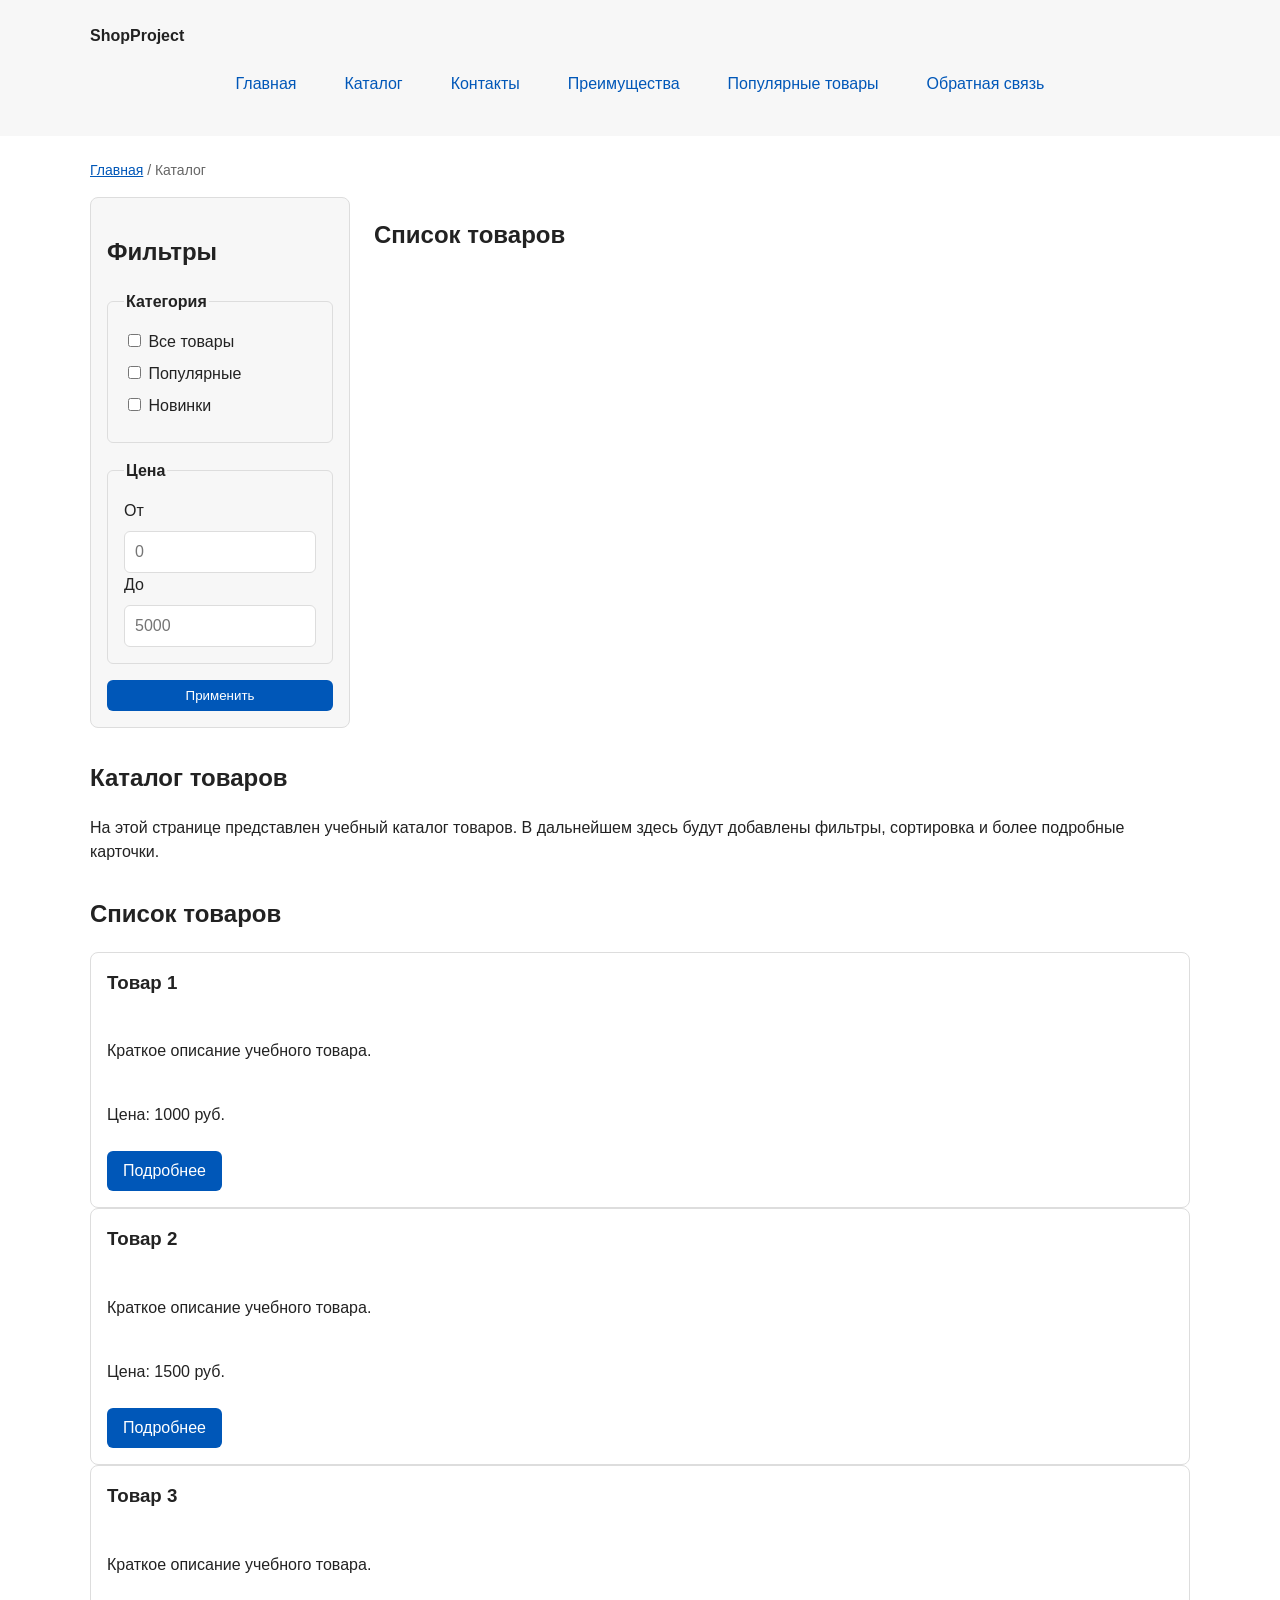
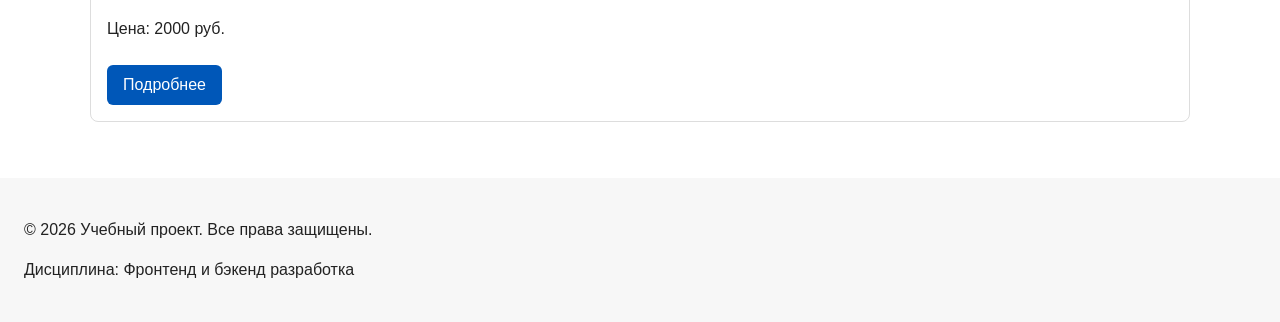
==== catalog.html @ 01cae904 "feat: add flex navigation and grid catalog layout" ====
<!DOCTYPE html>
<html lang="ru">
<head>
  <meta charset="UTF-8">
  <meta name="viewport" content="width=device-width, initial-scale=1.0">
  <meta name="description" content="Каталог товаров учебного интернет-магазина.">
  <title>Каталог товаров — Учебный интернет-магазин</title>
  <link rel="stylesheet" href="css/style.css">
</head>
<body>
  <header>
    <div class="site-header">
      <a class="site-logo" href="index.html">ShopProject</a>

      <nav class="site-nav" aria-label="Основная навигация">
        <ul class="site-nav__list">
          <li><a href="index.html">Главная</a></li>
          <li><a href="catalog.html">Каталог</a></li>
          <li><a href="contacts.html">Контакты</a></li>
          <li><a href="index.html#advantages">Преимущества</a></li>
          <li><a href="index.html#popular">Популярные товары</a></li>
          <li><a href="index.html#contacts">Обратная связь</a></li>
        </ul>
      </nav>
    </div>
  </header>

  <main>
    <nav class="breadcrumbs" aria-label="Хлебные крошки">
      <a href="index.html">Главная</a>
      <span>Каталог</span>
    </nav>

<section class="catalog-layout">
    <aside class="catalog-filters">
            <h2>Фильтры</h2>

            <form class="filters-form" action="#" method="get">
            <fieldset>
                <legend>Категория</legend>

                <label>
                <input type="checkbox" name="category" value="all">
                    Все товары
                </label>

        <label>
          <input type="checkbox" name="category" value="popular">
          Популярные
        </label>

                <label>
                <input type="checkbox" name="category" value="new">
                Новинки
                </label>
            </fieldset>

            <fieldset>
                <legend>Цена</legend>

                <label for="price-from">От</label>
                <input id="price-from" name="price-from" type="number" min="0" placeholder="0">

                <label for="price-to">До</label>
                <input id="price-to" name="price-to" type="number" min="0" placeholder="5000">
            </fieldset>

            <button class="button" type="submit">Применить</button>
            </form>
        </aside>

        <section class="catalog-products">
            <h2>Список товаров</h2>

            <div class="products-grid">
            <!-- Карточки товаров -->
            </div>
        </section>
    </section>


    <section class="section">
      <h1>Каталог товаров</h1>
      <p>
        На этой странице представлен учебный каталог товаров.
        В дальнейшем здесь будут добавлены фильтры, сортировка и более
        подробные карточки.
      </p>
    </section>

    <section class="section">
      <h2>Список товаров</h2>

      <article class="product-card">
        <h3>Товар 1</h3>
        <p>Краткое описание учебного товара.</p>
        <p>Цена: 1000 руб.</p>
        <a class="button" href="index.html#popular">Подробнее</a>
      </article>

      <article class="product-card">
        <h3>Товар 2</h3>
        <p>Краткое описание учебного товара.</p>
        <p>Цена: 1500 руб.</p>
        <a class="button" href="index.html#popular">Подробнее</a>
      </article>

      <article class="product-card">
        <h3>Товар 3</h3>
        <p>Краткое описание учебного товара.</p>
        <p>Цена: 2000 руб.</p>
        <a class="button" href="index.html#popular">Подробнее</a>
      </article>
    </section>
  </main>

  <footer>
    <p>&copy; 2026 Учебный проект. Все права защищены.</p>
    <p>Дисциплина: Фронтенд и бэкенд разработка</p>
  </footer>
</body>
</html>
---- css/style.css ----
/* ===============================
   1. Переменные проекта
   =============================== */

:root {
  /* Основные цвета проекта */
  --color-bg: #ffffff;
  --color-text: #222222;
  --color-muted: #666666;
  --color-primary: #0057b8;
  --color-primary-dark: #003f86;
  --color-border: #dddddd;
  --color-surface: #f7f7f7;
  --color-surface-accent: #eef5ff;
  --color-danger: #b00020;
  --color-success: #168a2f;
  --color-success-bg: #eefaf0;
  --color-white: #ffffff;

  /* Отступы */
  --space-xs: 4px;
  --space-sm: 8px;
  --space-md: 16px;
  --space-lg: 24px;
  --space-xl: 32px;

  /* Скругления */
  --radius-sm: 6px;
  --radius-md: 8px;
  --radius-lg: 12px;

  /* Размеры */
  --container-width: 1100px;
}



/* ===============================
   2. Базовые стили
   =============================== */

* {
  box-sizing: border-box;
}

body {
  margin: 0;
  font-family: Arial, sans-serif;
  line-height: 1.5;
  color: var(--color-text);
  background-color: var(--color-bg);
}


/*
  Задаём внутренние отступы для основных областей страницы.
  Это делает содержимое визуально отделённым от краёв окна браузера.
*/
header,
main,
footer {
  padding: var(--space-lg);
}


/*
  Оформляем шапку страницы.
  Пока используется простой светло-серый фон.
*/
header {
  background-color: var(--color-surface);
}


/* ===============================
   3. Общие элементы интерфейса
   =============================== */

a {
  color: var(--color-primary);
}

a:hover {
  color: var(--color-primary-dark);
}

a:focus-visible {
  outline: 2px solid var(--color-primary);
  outline-offset: 3px;
}


/*
  Оформляем подвал страницы тем же фоном,
  чтобы визуально отделить его от основного содержимого.
*/
footer {
  background-color: var(--color-surface);
}


/*
  Ограничиваем ширину содержимого шапки,
  чтобы оно не растягивалось слишком сильно на широких экранах.
*/
.site-header {
  max-width: 1100px;
  margin: 0 auto;
}

/*
  Оформляем текстовый логотип.
*/
.site-logo {
  font-weight: bold;
  text-decoration: none;
  color: #222222;
}

/*
  Убираем стандартные отступы и маркеры списка навигации.
*/
.site-nav__list {
  display: flex;
  flex-wrap: wrap;
  justify-content: center;
  align-items: center;
  gap: var(--space-md);
  padding: 0;
  margin: var(--space-md) 0 0;
  list-style: none;
}


/*
  Добавляем расстояние между пунктами меню.
*/
.site-nav__list li {
  margin-bottom: 8px;
}

/*
  Оформляем ссылки меню.
*/
.site-nav__list a {
  display: inline-block;
  padding: var(--space-sm) var(--space-md);
  color: var(--color-primary);
  text-decoration: none;
  border-radius: var(--radius-sm);
}

.site-nav__list a:hover {
  color: var(--color-white);
  background-color: var(--color-primary);
}


/* ===============================
   4. Компоненты страницы
   =============================== */

.hero {
  max-width: var(--container-width);
  margin: 0 auto var(--space-xl);
  padding: var(--space-xl) var(--space-lg);
  background-color: var(--color-surface-accent);
  border-radius: var(--radius-lg);
}

.section {
  max-width: var(--container-width);
  margin: 0 auto var(--space-xl);
}

.section h2 {
  margin-top: 0;
}


/*
  Карточка товара — самостоятельный блок.
  На следующих занятиях карточки будут доработаны и выстроены в сетку.
*/
.product-card {
  display: flex;
  flex-direction: column;
  gap: var(--space-sm);
  margin-bottom: 0;
  padding: var(--space-md);
  border: 1px solid var(--color-border);
  border-radius: var(--radius-md);
  background-color: var(--color-bg);
}

.product-card .button {
  margin-top: auto;
  align-self: flex-start;
}


.product-card:hover {
  border-color: var(--color-primary);
}

.product-card h3 {
  margin-top: 0;
}


/*
  Пока это обычная ссылка, но визуально она оформляется как кнопка.
*/
.button {
  display: inline-block;
  padding: var(--space-sm) var(--space-md);
  color: var(--color-white);
  background-color: var(--color-primary);
  text-decoration: none;
  border: none;
  border-radius: var(--radius-sm);
  cursor: pointer;
}

.button:hover {
  background-color: var(--color-primary-dark);
}

.button:focus-visible {
  outline: 2px solid var(--color-primary);
  outline-offset: 3px;
}

.button:disabled {
  opacity: 0.6;
  cursor: not-allowed;
}


/*
  Дополнительный информационный блок.
*/
.aside-info {
  max-width: var(--container-width);
  margin: 0 auto var(--space-xl);
  padding: var(--space-md);
  border-left: 4px solid var(--color-primary);
  background-color: var(--color-surface);
}



/* ===============================
   5. Форма и модальное окно
   =============================== */

.order-dialog {
  width: min(100% - 32px, 560px);
  padding: var(--space-lg);
  border: none;
  border-radius: var(--radius-lg);
}

.order-dialog::backdrop {
  background-color: rgba(0, 0, 0, 0.5);
}

.form-field {
  margin-bottom: var(--space-md);
}

.form-field label {
  display: block;
  margin-bottom: var(--space-xs);
}

.form-field input,
.form-field select,
.form-field textarea {
  width: 100%;
  padding: 10px 12px;
  border: 1px solid var(--color-border);
  border-radius: var(--radius-sm);
  font: inherit;
}

.form-field input[type="checkbox"] {
  width: auto;
}

.form-field small {
  display: block;
  margin-top: var(--space-xs);
  color: var(--color-muted);
}


.form-field input:hover,
.form-field select:hover,
.form-field textarea:hover {
  border-color: var(--color-primary);
}

.form-field input:focus-visible,
.form-field select:focus-visible,
.form-field textarea:focus-visible,
.form-actions button:focus-visible {
  outline: 2px solid var(--color-primary);
  outline-offset: 3px;
}

[aria-invalid="true"] {
  border-color: var(--color-danger);
}


/*
  Сообщение об успешной отправке.
*/
.success-message {
  max-width: var(--container-width);
  margin: var(--space-lg) auto;
  padding: var(--space-md);
  border-left: 4px solid var(--color-success);
  background-color: var(--color-success-bg);
}

.breadcrumbs {
  max-width: var(--container-width);
  margin: 0 auto var(--space-md);
  font-size: 14px;
  color: var(--color-muted);
}

.breadcrumbs a {
  color: var(--color-primary);
}

.breadcrumbs span::before {
  content: " / ";
  color: var(--color-muted);
}

html {
  scroll-behavior: smooth;
}

:target {
  outline: 2px dashed var(--color-primary);
  outline-offset: 4px;
}

.products-grid {
  display: grid;
  grid-template-columns: repeat(3, 1fr);
  gap: var(--space-lg);
}

.catalog-layout {
  max-width: var(--container-width);
  margin: 0 auto var(--space-xl);
  display: grid;
  grid-template-columns: 260px 1fr;
  grid-template-areas: "filters products";
  gap: var(--space-lg);
}

.catalog-filters {
  grid-area: filters;
  padding: var(--space-md);
  border: 1px solid var(--color-border);
  border-radius: var(--radius-md);
  background-color: var(--color-surface);
}

.catalog-products {
  grid-area: products;
}

.filters-form {
  display: grid;
  gap: var(--space-md);
}

.filters-form fieldset {
  margin: 0;
  padding: var(--space-md);
  border: 1px solid var(--color-border);
  border-radius: var(--radius-sm);
}

.filters-form legend {
  font-weight: 700;
}

.filters-form label {
  display: block;
  margin-bottom: var(--space-sm);
}

.filters-form input[type="number"] {
  width: 100%;
  padding: 8px 10px;
  border: 1px solid var(--color-border);
  border-radius: var(--radius-sm);
  font: inherit;
}
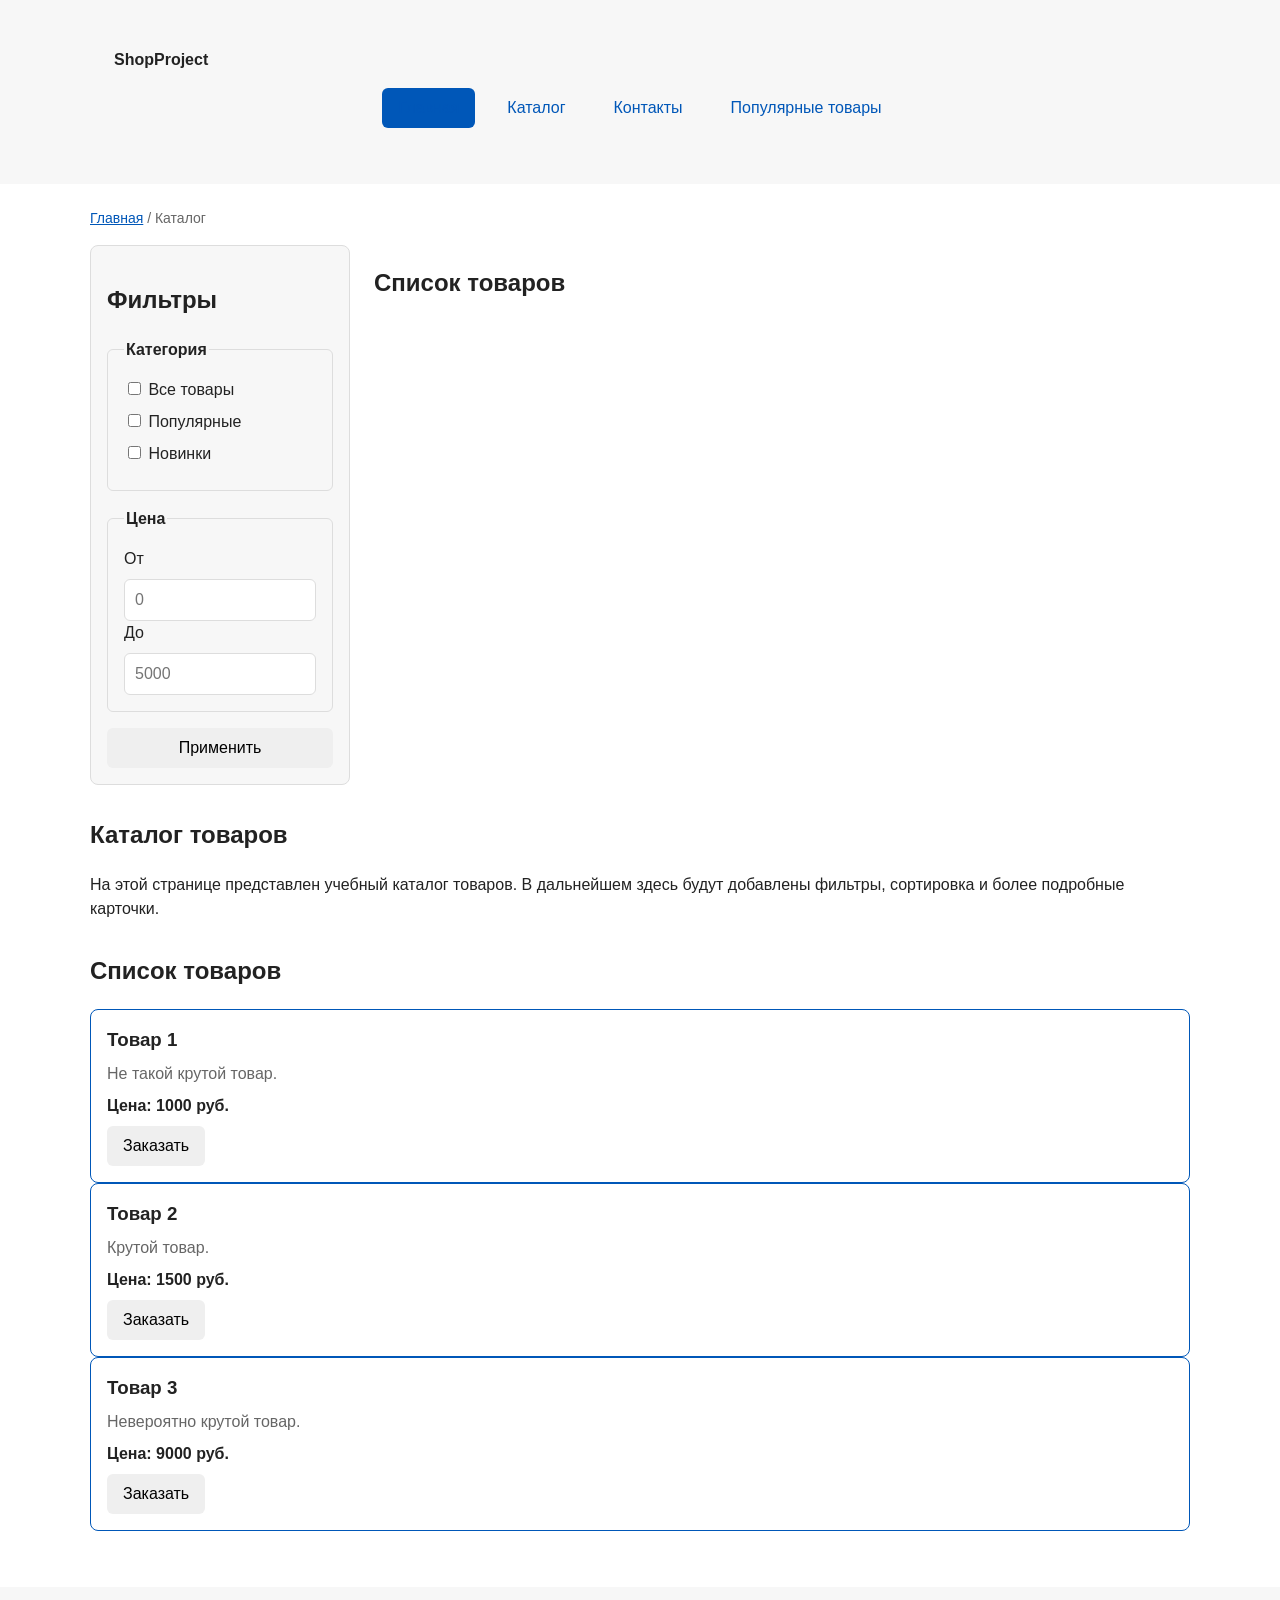
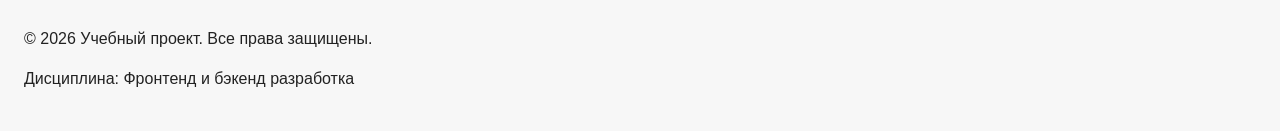
==== commit 09385857: "refactor: apply BEM naming to CSS classes" ====
--- a/catalog.html
+++ b/catalog.html
@@ -8,28 +8,40 @@
   <link rel="stylesheet" href="css/style.css">
 </head>
 <body>
-  <header>
-    <div class="site-header">
-      <a class="site-logo" href="index.html">ShopProject</a>
+  <header class="site-header">
+  <div class="site-header__inner">
+    <a class="site-header__logo" href="index.html">ShopProject</a>
 
-      <nav class="site-nav" aria-label="Основная навигация">
-        <ul class="site-nav__list">
-          <li><a href="index.html">Главная</a></li>
-          <li><a href="catalog.html">Каталог</a></li>
-          <li><a href="contacts.html">Контакты</a></li>
-          <li><a href="index.html#advantages">Преимущества</a></li>
-          <li><a href="index.html#popular">Популярные товары</a></li>
-          <li><a href="index.html#contacts">Обратная связь</a></li>
-        </ul>
-      </nav>
-    </div>
-  </header>
+    <nav class="site-nav" aria-label="Основная навигация">
+      <ul class="site-nav__list">
+        <li class="site-nav__item">
+          <a class="site-nav__link site-nav__link--active" href="index.html">
+            Главная
+          </a>
+        </li>
+        <li class="site-nav__item">
+          <a class="site-nav__link" href="catalog.html">Каталог</a>
+        </li>
+        <li class="site-nav__item">
+          <a class="site-nav__link" href="contacts.html">Контакты</a>
+        </li>
+        <li class="site-nav__item">
+          <a class="site-nav__link" href="index.html#popular">
+            Популярные товары
+          </a>
+        </li>
+      </ul>
+    </nav>
+  </div>
+</header>
+
 
   <main>
     <nav class="breadcrumbs" aria-label="Хлебные крошки">
-      <a href="index.html">Главная</a>
-      <span>Каталог</span>
+      <a class="breadcrumbs__link" href="index.html">Главная</a>
+      <span class="breadcrumbs__current">Каталог</span>
     </nav>
+
 
 <section class="catalog-layout">
     <aside class="catalog-filters">
@@ -91,26 +103,46 @@
     <section class="section">
       <h2>Список товаров</h2>
 
-      <article class="product-card">
-        <h3>Товар 1</h3>
-        <p>Краткое описание учебного товара.</p>
-        <p>Цена: 1000 руб.</p>
-        <a class="button" href="index.html#popular">Подробнее</a>
-      </article>
+      <article class="product-card product-card--featured">
+          <h3 class="product-card__title">Товар 1</h3>
+            <p class="product-card__description">Не такой крутой товар.</p>
+            <p class="product-card__price">Цена: 1000 руб.</p>
+          <button
+          class="button product-card__button"
+          type="button"
+          data-product="Товар 1"
+          >
+            Заказать
+          </button>
+        </article>
 
-      <article class="product-card">
-        <h3>Товар 2</h3>
-        <p>Краткое описание учебного товара.</p>
-        <p>Цена: 1500 руб.</p>
-        <a class="button" href="index.html#popular">Подробнее</a>
-      </article>
 
-      <article class="product-card">
-        <h3>Товар 3</h3>
-        <p>Краткое описание учебного товара.</p>
-        <p>Цена: 2000 руб.</p>
-        <a class="button" href="index.html#popular">Подробнее</a>
-      </article>
+        <article class="product-card product-card--featured">
+          <h3 class="product-card__title">Товар 2</h3>
+          <p class="product-card__description">Крутой товар.</p>
+          <p class="product-card__price">Цена: 1500 руб.</p>
+          <button
+              class="button product-card__button"
+              type="button"
+              data-product="Товар 2"
+              >
+              Заказать
+          </button>
+        </article>
+
+
+        <article class="product-card product-card--featured">
+          <h3 class="product-card__title">Товар 3</h3>
+          <p class="product-card__description">Невероятно крутой товар.</p>
+          <p class="product-card__price">Цена: 9000 руб.</p>
+          <button
+            class="button product-card__button"
+            type="button"
+            data-product="Товар 3"
+          >
+            Заказать
+          </button>
+        </article>
     </section>
   </main>
 
--- a/css/style.css
+++ b/css/style.css
@@ -104,9 +104,21 @@
   чтобы оно не растягивалось слишком сильно на широких экранах.
 */
 .site-header {
-  max-width: 1100px;
+  background-color: var(--color-surface);
+}
+
+.site-header__inner {
+  max-width: var(--container-width);
   margin: 0 auto;
-}
+  padding: var(--space-lg);
+}
+
+.site-header__logo {
+  font-weight: 700;
+  color: var(--color-text);
+  text-decoration: none;
+}
+
 
 /*
   Оформляем текстовый логотип.
@@ -131,6 +143,30 @@
   list-style: none;
 }
 
+.site-nav__link {
+  display: inline-block;
+  padding: var(--space-sm) var(--space-md);
+  color: var(--color-primary);
+  text-decoration: none;
+  border-radius: var(--radius-sm);
+}
+
+.site-nav__link:hover {
+  color: var(--color-white);
+  background-color: var(--color-primary);
+}
+
+.site-nav__link:focus-visible {
+  outline: 2px solid var(--color-primary);
+  outline-offset: 3px;
+}
+
+.site-nav__link--active {
+  color: var(--color-white);
+  background-color: var(--color-primary);
+}
+
+
 
 /*
   Добавляем расстояние между пунктами меню.
@@ -186,44 +222,78 @@
   display: flex;
   flex-direction: column;
   gap: var(--space-sm);
-  margin-bottom: 0;
   padding: var(--space-md);
   border: 1px solid var(--color-border);
   border-radius: var(--radius-md);
   background-color: var(--color-bg);
 }
 
-.product-card .button {
+.product-card:hover {
+  border-color: var(--color-primary);
+}
+
+.product-card--featured {
+  border-color: var(--color-primary);
+}
+
+.product-card--discount {
+  border-color: var(--color-danger);
+}
+
+.product-card__title {
+  margin: 0;
+  color: var(--color-text);
+}
+
+.product-card__description {
+  margin: 0;
+  color: var(--color-muted);
+}
+
+.product-card__price {
+  margin: 0;
+  font-weight: 700;
+}
+
+.product-card--discount .product-card__price {
+  color: var(--color-danger);
+}
+
+.product-card__button {
   margin-top: auto;
   align-self: flex-start;
 }
 
 
-.product-card:hover {
-  border-color: var(--color-primary);
-}
-
-.product-card h3 {
-  margin-top: 0;
-}
-
-
-/*
-  Пока это обычная ссылка, но визуально она оформляется как кнопка.
-*/
+
 .button {
   display: inline-block;
   padding: var(--space-sm) var(--space-md);
+  border: none;
+  border-radius: var(--radius-sm);
+  font: inherit;
+  text-decoration: none;
+  cursor: pointer;
+}
+
+.button--primary {
   color: var(--color-white);
   background-color: var(--color-primary);
-  text-decoration: none;
-  border: none;
-  border-radius: var(--radius-sm);
-  cursor: pointer;
-}
-
-.button:hover {
+}
+
+.button--primary:hover {
   background-color: var(--color-primary-dark);
+}
+
+.button--secondary {
+  color: var(--color-primary);
+  background-color: transparent;
+  border: 1px solid var(--color-primary);
+}
+
+.button--secondary:hover {
+  color: var(--color-white);
+  background-color: var(--color-primary);
 }
 
 .button:focus-visible {
@@ -231,10 +301,12 @@
   outline-offset: 3px;
 }
 
-.button:disabled {
+.button:disabled,
+.button--disabled {
   opacity: 0.6;
   cursor: not-allowed;
 }
+
 
 
 /*
@@ -253,6 +325,44 @@
 /* ===============================
    5. Форма и модальное окно
    =============================== */
+
+.order-form__field {
+  margin-bottom: var(--space-md);
+}
+
+.order-form__label {
+  display: block;
+  margin-bottom: var(--space-xs);
+}
+
+.order-form__input,
+.order-form__select,
+.order-form__textarea {
+  width: 100%;
+  padding: 10px 12px;
+  border: 1px solid var(--color-border);
+  border-radius: var(--radius-sm);
+  font: inherit;
+}
+
+.order-form__input:hover,
+.order-form__select:hover,
+.order-form__textarea:hover {
+  border-color: var(--color-primary);
+}
+
+.order-form__input:focus-visible,
+.order-form__select:focus-visible,
+.order-form__textarea:focus-visible {
+  outline: 2px solid var(--color-primary);
+  outline-offset: 3px;
+}
+
+.order-form__actions {
+  display: flex;
+  gap: var(--space-md);
+  margin-top: var(--space-lg);
+}
 
 .order-dialog {
   width: min(100% - 32px, 560px);
@@ -264,6 +374,12 @@
 .order-dialog::backdrop {
   background-color: rgba(0, 0, 0, 0.5);
 }
+
+.order-dialog__title {
+  margin-top: 0;
+}
+
+
 
 .form-field {
   margin-bottom: var(--space-md);
@@ -332,6 +448,16 @@
   color: var(--color-muted);
 }
 
+.breadcrumbs__link {
+  color: var(--color-primary);
+}
+
+.breadcrumbs__current::before {
+  content: " / ";
+  color: var(--color-muted);
+}
+
+
 .breadcrumbs a {
   color: var(--color-primary);
 }
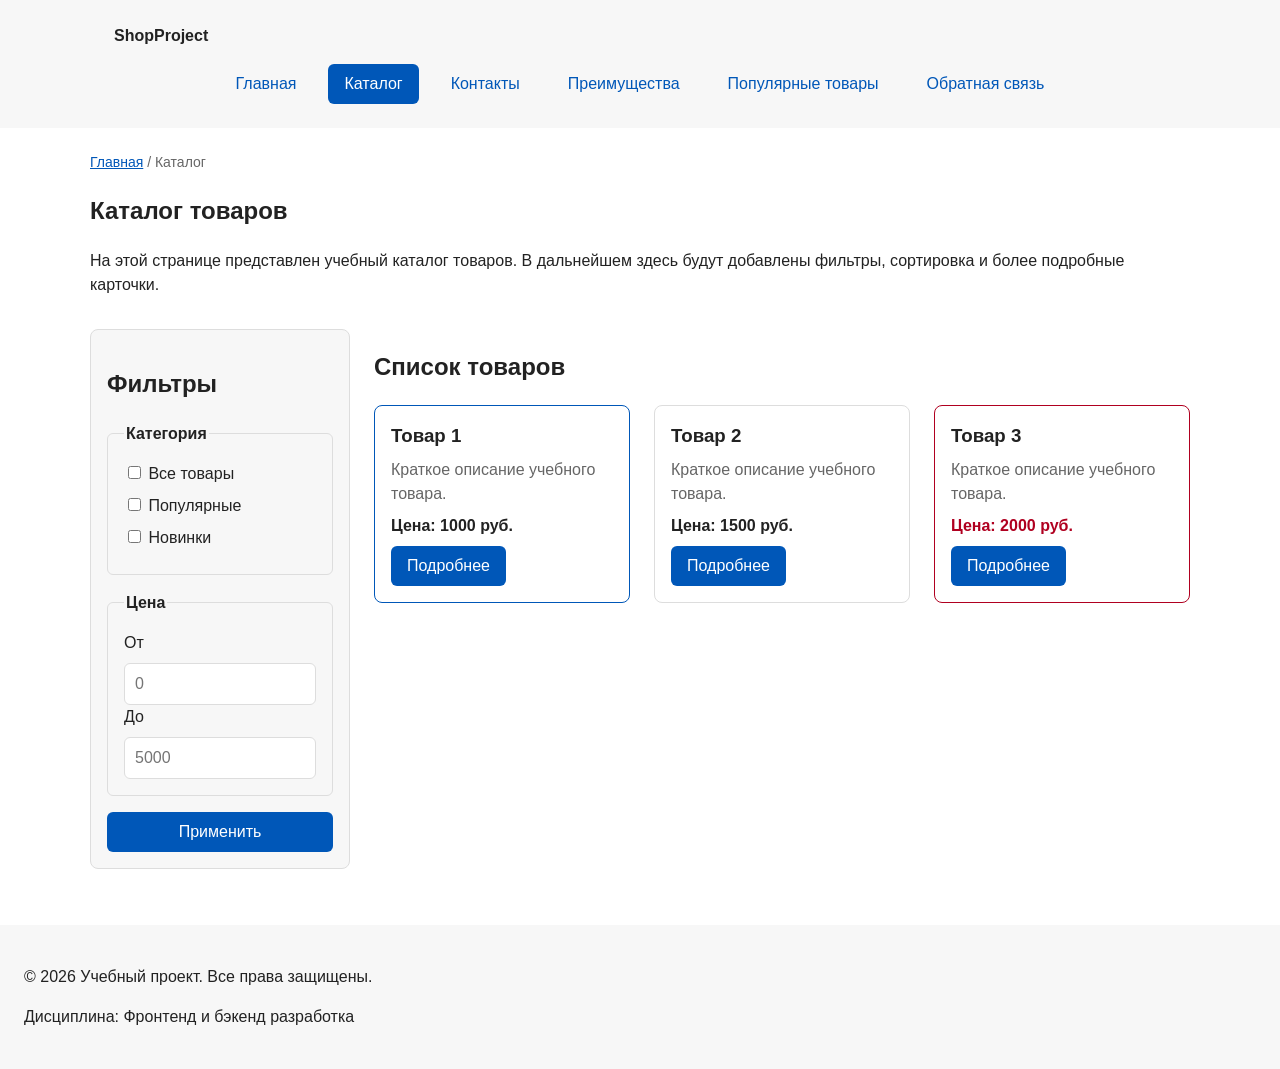
==== commit 162f787a: "refactor: apply BEM naming to CSS classes" ====
--- a/catalog.html
+++ b/catalog.html
@@ -9,87 +9,39 @@
 </head>
 <body>
   <header class="site-header">
-  <div class="site-header__inner">
-    <a class="site-header__logo" href="index.html">ShopProject</a>
+    <div class="site-header__inner">
+      <a class="site-header__logo" href="index.html">ShopProject</a>
 
-    <nav class="site-nav" aria-label="Основная навигация">
-      <ul class="site-nav__list">
-        <li class="site-nav__item">
-          <a class="site-nav__link site-nav__link--active" href="index.html">
-            Главная
-          </a>
-        </li>
-        <li class="site-nav__item">
-          <a class="site-nav__link" href="catalog.html">Каталог</a>
-        </li>
-        <li class="site-nav__item">
-          <a class="site-nav__link" href="contacts.html">Контакты</a>
-        </li>
-        <li class="site-nav__item">
-          <a class="site-nav__link" href="index.html#popular">
-            Популярные товары
-          </a>
-        </li>
-      </ul>
-    </nav>
-  </div>
-</header>
-
+      <nav class="site-nav" aria-label="Основная навигация">
+        <ul class="site-nav__list">
+          <li class="site-nav__item">
+            <a class="site-nav__link" href="index.html">Главная</a>
+          </li>
+          <li class="site-nav__item">
+            <a class="site-nav__link site-nav__link--active" href="catalog.html">Каталог</a>
+          </li>
+          <li class="site-nav__item">
+            <a class="site-nav__link" href="contacts.html">Контакты</a>
+          </li>
+          <li class="site-nav__item">
+            <a class="site-nav__link" href="index.html#advantages">Преимущества</a>
+          </li>
+          <li class="site-nav__item">
+            <a class="site-nav__link" href="index.html#popular">Популярные товары</a>
+          </li>
+          <li class="site-nav__item">
+            <a class="site-nav__link" href="index.html#contacts">Обратная связь</a>
+          </li>
+        </ul>
+      </nav>
+    </div>
+  </header>
 
   <main>
     <nav class="breadcrumbs" aria-label="Хлебные крошки">
       <a class="breadcrumbs__link" href="index.html">Главная</a>
       <span class="breadcrumbs__current">Каталог</span>
     </nav>
-
-
-<section class="catalog-layout">
-    <aside class="catalog-filters">
-            <h2>Фильтры</h2>
-
-            <form class="filters-form" action="#" method="get">
-            <fieldset>
-                <legend>Категория</legend>
-
-                <label>
-                <input type="checkbox" name="category" value="all">
-                    Все товары
-                </label>
-
-        <label>
-          <input type="checkbox" name="category" value="popular">
-          Популярные
-        </label>
-
-                <label>
-                <input type="checkbox" name="category" value="new">
-                Новинки
-                </label>
-            </fieldset>
-
-            <fieldset>
-                <legend>Цена</legend>
-
-                <label for="price-from">От</label>
-                <input id="price-from" name="price-from" type="number" min="0" placeholder="0">
-
-                <label for="price-to">До</label>
-                <input id="price-to" name="price-to" type="number" min="0" placeholder="5000">
-            </fieldset>
-
-            <button class="button" type="submit">Применить</button>
-            </form>
-        </aside>
-
-        <section class="catalog-products">
-            <h2>Список товаров</h2>
-
-            <div class="products-grid">
-            <!-- Карточки товаров -->
-            </div>
-        </section>
-    </section>
-
 
     <section class="section">
       <h1>Каталог товаров</h1>
@@ -100,53 +52,74 @@
       </p>
     </section>
 
-    <section class="section">
-      <h2>Список товаров</h2>
+    <section class="catalog-layout">
+      <aside class="catalog-filters">
+        <h2>Фильтры</h2>
 
-      <article class="product-card product-card--featured">
-          <h3 class="product-card__title">Товар 1</h3>
-            <p class="product-card__description">Не такой крутой товар.</p>
+        <form class="filters-form" action="#" method="get">
+          <fieldset>
+            <legend>Категория</legend>
+
+            <label>
+              <input type="checkbox" name="category" value="all">
+              Все товары
+            </label>
+
+            <label>
+              <input type="checkbox" name="category" value="popular">
+              Популярные
+            </label>
+
+            <label>
+              <input type="checkbox" name="category" value="new">
+              Новинки
+            </label>
+          </fieldset>
+
+          <fieldset>
+            <legend>Цена</legend>
+
+            <label for="price-from">От</label>
+            <input id="price-from" name="price-from" type="number" min="0" placeholder="0">
+
+            <label for="price-to">До</label>
+            <input id="price-to" name="price-to" type="number" min="0" placeholder="5000">
+          </fieldset>
+
+          <button class="button button--primary" type="submit">Применить</button>
+        </form>
+      </aside>
+
+      <section class="catalog-products">
+        <h2>Список товаров</h2>
+
+        <div class="products-grid">
+          <article class="product-card product-card--featured">
+            <h3 class="product-card__title">Товар 1</h3>
+            <p class="product-card__description">Краткое описание учебного товара.</p>
             <p class="product-card__price">Цена: 1000 руб.</p>
-          <button
-          class="button product-card__button"
-          type="button"
-          data-product="Товар 1"
-          >
-            Заказать
-          </button>
-        </article>
+            <a class="button button--primary product-card__button" href="index.html#popular">Подробнее</a>
+          </article>
 
+          <article class="product-card">
+            <h3 class="product-card__title">Товар 2</h3>
+            <p class="product-card__description">Краткое описание учебного товара.</p>
+            <p class="product-card__price">Цена: 1500 руб.</p>
+            <a class="button button--primary product-card__button" href="index.html#popular">Подробнее</a>
+          </article>
 
-        <article class="product-card product-card--featured">
-          <h3 class="product-card__title">Товар 2</h3>
-          <p class="product-card__description">Крутой товар.</p>
-          <p class="product-card__price">Цена: 1500 руб.</p>
-          <button
-              class="button product-card__button"
-              type="button"
-              data-product="Товар 2"
-              >
-              Заказать
-          </button>
-        </article>
-
-
-        <article class="product-card product-card--featured">
-          <h3 class="product-card__title">Товар 3</h3>
-          <p class="product-card__description">Невероятно крутой товар.</p>
-          <p class="product-card__price">Цена: 9000 руб.</p>
-          <button
-            class="button product-card__button"
-            type="button"
-            data-product="Товар 3"
-          >
-            Заказать
-          </button>
-        </article>
+          <article class="product-card product-card--discount">
+            <h3 class="product-card__title">Товар 3</h3>
+            <p class="product-card__description">Краткое описание учебного товара.</p>
+            <p class="product-card__price">Цена: 2000 руб.</p>
+            <a class="button button--primary product-card__button" href="index.html#popular">Подробнее</a>
+          </article>
+        </div>
+      </section>
     </section>
   </main>
 
-  <footer>
+  <footer class="site-footer">
     <p>&copy; 2026 Учебный проект. Все права защищены.</p>
     <p>Дисциплина: Фронтенд и бэкенд разработка</p>
   </footer>
--- a/css/style.css
+++ b/css/style.css
@@ -3,7 +3,6 @@
    =============================== */
 
 :root {
-  /* Основные цвета проекта */
   --color-bg: #ffffff;
   --color-text: #222222;
   --color-muted: #666666;
@@ -17,22 +16,18 @@
   --color-success-bg: #eefaf0;
   --color-white: #ffffff;
 
-  /* Отступы */
   --space-xs: 4px;
   --space-sm: 8px;
   --space-md: 16px;
   --space-lg: 24px;
   --space-xl: 32px;
 
-  /* Скругления */
   --radius-sm: 6px;
   --radius-md: 8px;
   --radius-lg: 12px;
 
-  /* Размеры */
   --container-width: 1100px;
 }
-
 
 
 /* ===============================
@@ -41,6 +36,10 @@
 
 * {
   box-sizing: border-box;
+}
+
+html {
+  scroll-behavior: smooth;
 }
 
 body {
@@ -51,30 +50,9 @@
   background-color: var(--color-bg);
 }
 
-
-/*
-  Задаём внутренние отступы для основных областей страницы.
-  Это делает содержимое визуально отделённым от краёв окна браузера.
-*/
-header,
-main,
-footer {
+main {
   padding: var(--space-lg);
 }
-
-
-/*
-  Оформляем шапку страницы.
-  Пока используется простой светло-серый фон.
-*/
-header {
-  background-color: var(--color-surface);
-}
-
-
-/* ===============================
-   3. Общие элементы интерфейса
-   =============================== */
 
 a {
   color: var(--color-primary);
@@ -89,20 +67,16 @@
   outline-offset: 3px;
 }
 
-
-/*
-  Оформляем подвал страницы тем же фоном,
-  чтобы визуально отделить его от основного содержимого.
-*/
-footer {
-  background-color: var(--color-surface);
-}
-
-
-/*
-  Ограничиваем ширину содержимого шапки,
-  чтобы оно не растягивалось слишком сильно на широких экранах.
-*/
+:target {
+  outline: 2px dashed var(--color-primary);
+  outline-offset: 4px;
+}
+
+
+/* ===============================
+   3. Шапка и навигация
+   =============================== */
+
 .site-header {
   background-color: var(--color-surface);
 }
@@ -119,19 +93,6 @@
   text-decoration: none;
 }
 
-
-/*
-  Оформляем текстовый логотип.
-*/
-.site-logo {
-  font-weight: bold;
-  text-decoration: none;
-  color: #222222;
-}
-
-/*
-  Убираем стандартные отступы и маркеры списка навигации.
-*/
 .site-nav__list {
   display: flex;
   flex-wrap: wrap;
@@ -167,31 +128,6 @@
 }
 
 
-
-/*
-  Добавляем расстояние между пунктами меню.
-*/
-.site-nav__list li {
-  margin-bottom: 8px;
-}
-
-/*
-  Оформляем ссылки меню.
-*/
-.site-nav__list a {
-  display: inline-block;
-  padding: var(--space-sm) var(--space-md);
-  color: var(--color-primary);
-  text-decoration: none;
-  border-radius: var(--radius-sm);
-}
-
-.site-nav__list a:hover {
-  color: var(--color-white);
-  background-color: var(--color-primary);
-}
-
-
 /* ===============================
    4. Компоненты страницы
    =============================== */
@@ -213,11 +149,12 @@
   margin-top: 0;
 }
 
-
-/*
-  Карточка товара — самостоятельный блок.
-  На следующих занятиях карточки будут доработаны и выстроены в сетку.
-*/
+.products-grid {
+  display: grid;
+  grid-template-columns: repeat(3, 1fr);
+  gap: var(--space-lg);
+}
+
 .product-card {
   display: flex;
   flex-direction: column;
@@ -264,8 +201,6 @@
   align-self: flex-start;
 }
 
-
-
 .button {
   display: inline-block;
   padding: var(--space-sm) var(--space-md);
@@ -282,6 +217,7 @@
 }
 
 .button--primary:hover {
+  color: var(--color-white);
   background-color: var(--color-primary-dark);
 }
 
@@ -307,11 +243,6 @@
   cursor: not-allowed;
 }
 
-
-
-/*
-  Дополнительный информационный блок.
-*/
 .aside-info {
   max-width: var(--container-width);
   margin: 0 auto var(--space-xl);
@@ -319,7 +250,6 @@
   border-left: 4px solid var(--color-primary);
   background-color: var(--color-surface);
 }
-
 
 
 /* ===============================
@@ -345,6 +275,16 @@
   font: inherit;
 }
 
+.order-form__input[type="checkbox"] {
+  width: auto;
+}
+
+.order-form__hint {
+  display: block;
+  margin-top: var(--space-xs);
+  color: var(--color-muted);
+}
+
 .order-form__input:hover,
 .order-form__select:hover,
 .order-form__textarea:hover {
@@ -379,60 +319,10 @@
   margin-top: 0;
 }
 
-
-
-.form-field {
-  margin-bottom: var(--space-md);
-}
-
-.form-field label {
-  display: block;
-  margin-bottom: var(--space-xs);
-}
-
-.form-field input,
-.form-field select,
-.form-field textarea {
-  width: 100%;
-  padding: 10px 12px;
-  border: 1px solid var(--color-border);
-  border-radius: var(--radius-sm);
-  font: inherit;
-}
-
-.form-field input[type="checkbox"] {
-  width: auto;
-}
-
-.form-field small {
-  display: block;
-  margin-top: var(--space-xs);
-  color: var(--color-muted);
-}
-
-
-.form-field input:hover,
-.form-field select:hover,
-.form-field textarea:hover {
-  border-color: var(--color-primary);
-}
-
-.form-field input:focus-visible,
-.form-field select:focus-visible,
-.form-field textarea:focus-visible,
-.form-actions button:focus-visible {
-  outline: 2px solid var(--color-primary);
-  outline-offset: 3px;
-}
-
 [aria-invalid="true"] {
   border-color: var(--color-danger);
 }
 
-
-/*
-  Сообщение об успешной отправке.
-*/
 .success-message {
   max-width: var(--container-width);
   margin: var(--space-lg) auto;
@@ -441,6 +331,11 @@
   background-color: var(--color-success-bg);
 }
 
+
+/* ===============================
+   6. Внутренние страницы
+   =============================== */
+
 .breadcrumbs {
   max-width: var(--container-width);
   margin: 0 auto var(--space-md);
@@ -455,31 +350,6 @@
 .breadcrumbs__current::before {
   content: " / ";
   color: var(--color-muted);
-}
-
-
-.breadcrumbs a {
-  color: var(--color-primary);
-}
-
-.breadcrumbs span::before {
-  content: " / ";
-  color: var(--color-muted);
-}
-
-html {
-  scroll-behavior: smooth;
-}
-
-:target {
-  outline: 2px dashed var(--color-primary);
-  outline-offset: 4px;
-}
-
-.products-grid {
-  display: grid;
-  grid-template-columns: repeat(3, 1fr);
-  gap: var(--space-lg);
 }
 
 .catalog-layout {
@@ -531,3 +401,8 @@
   border-radius: var(--radius-sm);
   font: inherit;
 }
+
+.site-footer {
+  padding: var(--space-lg);
+  background-color: var(--color-surface);
+}
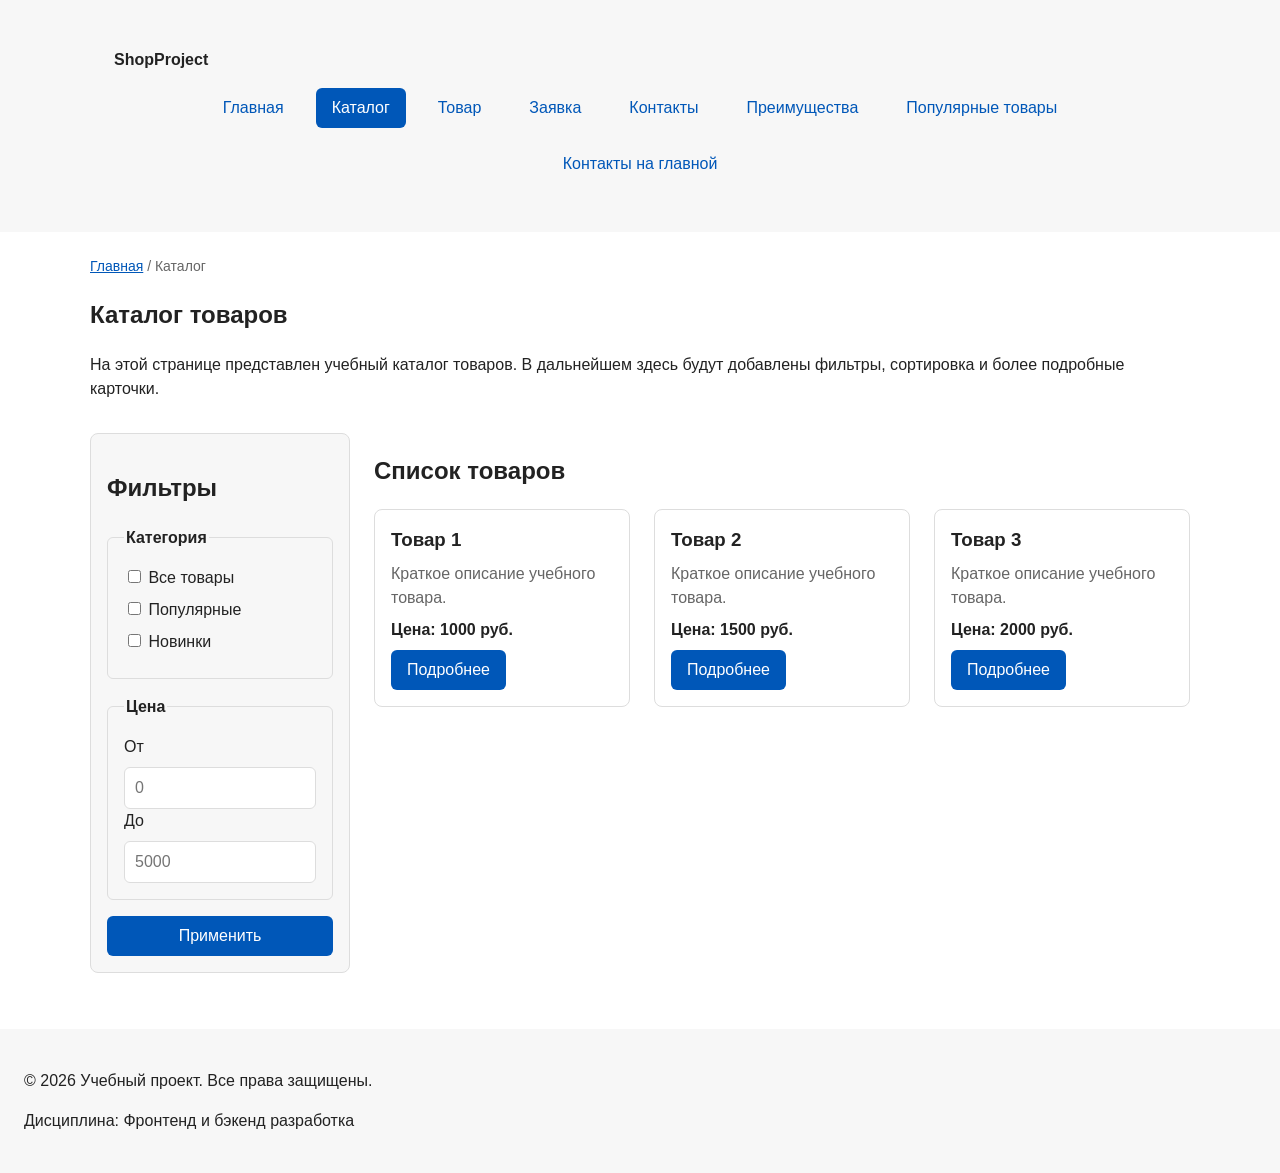
==== commit 1235ccfe: "fix: prepare HTML CSS project for submission" ====
--- a/catalog.html
+++ b/catalog.html
@@ -21,6 +21,12 @@
             <a class="site-nav__link site-nav__link--active" href="catalog.html">Каталог</a>
           </li>
           <li class="site-nav__item">
+            <a class="site-nav__link" href="product.html">Товар</a>
+          </li>
+          <li class="site-nav__item">
+            <a class="site-nav__link" href="order.html">Заявка</a>
+          </li>
+          <li class="site-nav__item">
             <a class="site-nav__link" href="contacts.html">Контакты</a>
           </li>
           <li class="site-nav__item">
@@ -30,7 +36,7 @@
             <a class="site-nav__link" href="index.html#popular">Популярные товары</a>
           </li>
           <li class="site-nav__item">
-            <a class="site-nav__link" href="index.html#contacts">Обратная связь</a>
+            <a class="site-nav__link" href="index.html#contacts">Контакты на главной</a>
           </li>
         </ul>
       </nav>
@@ -94,25 +100,25 @@
         <h2>Список товаров</h2>
 
         <div class="products-grid">
-          <article class="product-card product-card--featured">
+          <article class="product-card">
             <h3 class="product-card__title">Товар 1</h3>
             <p class="product-card__description">Краткое описание учебного товара.</p>
             <p class="product-card__price">Цена: 1000 руб.</p>
-            <a class="button button--primary product-card__button" href="index.html#popular">Подробнее</a>
+            <a class="button button--primary product-card__button" href="product.html">Подробнее</a>
           </article>
 
           <article class="product-card">
             <h3 class="product-card__title">Товар 2</h3>
             <p class="product-card__description">Краткое описание учебного товара.</p>
             <p class="product-card__price">Цена: 1500 руб.</p>
-            <a class="button button--primary product-card__button" href="index.html#popular">Подробнее</a>
+            <a class="button button--primary product-card__button" href="product.html">Подробнее</a>
           </article>
 
-          <article class="product-card product-card--discount">
+          <article class="product-card">
             <h3 class="product-card__title">Товар 3</h3>
             <p class="product-card__description">Краткое описание учебного товара.</p>
             <p class="product-card__price">Цена: 2000 руб.</p>
-            <a class="button button--primary product-card__button" href="index.html#popular">Подробнее</a>
+            <a class="button button--primary product-card__button" href="product.html">Подробнее</a>
           </article>
         </div>
       </section>
--- a/css/style.css
+++ b/css/style.css
@@ -3,6 +3,7 @@
    =============================== */
 
 :root {
+  /* Основные цвета проекта */
   --color-bg: #ffffff;
   --color-text: #222222;
   --color-muted: #666666;
@@ -16,16 +17,19 @@
   --color-success-bg: #eefaf0;
   --color-white: #ffffff;
 
+  /* Отступы */
   --space-xs: 4px;
   --space-sm: 8px;
   --space-md: 16px;
   --space-lg: 24px;
   --space-xl: 32px;
 
+  /* Скругления */
   --radius-sm: 6px;
   --radius-md: 8px;
   --radius-lg: 12px;
 
+  /* Размеры */
   --container-width: 1100px;
 }
 
@@ -50,9 +54,29 @@
   background-color: var(--color-bg);
 }
 
-main {
+header,
+main,
+footer {
   padding: var(--space-lg);
 }
+
+header {
+  background-color: var(--color-surface);
+}
+
+footer {
+  background-color: var(--color-surface);
+}
+
+:target {
+  outline: 2px dashed var(--color-primary);
+  outline-offset: 4px;
+}
+
+
+/* ===============================
+   3. Общие элементы интерфейса
+   =============================== */
 
 a {
   color: var(--color-primary);
@@ -67,14 +91,51 @@
   outline-offset: 3px;
 }
 
-:target {
-  outline: 2px dashed var(--color-primary);
-  outline-offset: 4px;
-}
-
-
-/* ===============================
-   3. Шапка и навигация
+.button {
+  display: inline-block;
+  padding: var(--space-sm) var(--space-md);
+  border: none;
+  border-radius: var(--radius-sm);
+  font: inherit;
+  text-decoration: none;
+  cursor: pointer;
+}
+
+.button--primary {
+  color: var(--color-white);
+  background-color: var(--color-primary);
+}
+
+.button--primary:hover {
+  color: var(--color-white);
+  background-color: var(--color-primary-dark);
+}
+
+.button--secondary {
+  color: var(--color-primary);
+  background-color: transparent;
+  border: 1px solid var(--color-primary);
+}
+
+.button--secondary:hover {
+  color: var(--color-white);
+  background-color: var(--color-primary);
+}
+
+.button:focus-visible {
+  outline: 2px solid var(--color-primary);
+  outline-offset: 3px;
+}
+
+.button:disabled,
+.button--disabled {
+  opacity: 0.6;
+  cursor: not-allowed;
+}
+
+
+/* ===============================
+   4. Компоненты страницы
    =============================== */
 
 .site-header {
@@ -127,11 +188,6 @@
   background-color: var(--color-primary);
 }
 
-
-/* ===============================
-   4. Компоненты страницы
-   =============================== */
-
 .hero {
   max-width: var(--container-width);
   margin: 0 auto var(--space-xl);
@@ -201,48 +257,6 @@
   align-self: flex-start;
 }
 
-.button {
-  display: inline-block;
-  padding: var(--space-sm) var(--space-md);
-  border: none;
-  border-radius: var(--radius-sm);
-  font: inherit;
-  text-decoration: none;
-  cursor: pointer;
-}
-
-.button--primary {
-  color: var(--color-white);
-  background-color: var(--color-primary);
-}
-
-.button--primary:hover {
-  color: var(--color-white);
-  background-color: var(--color-primary-dark);
-}
-
-.button--secondary {
-  color: var(--color-primary);
-  background-color: transparent;
-  border: 1px solid var(--color-primary);
-}
-
-.button--secondary:hover {
-  color: var(--color-white);
-  background-color: var(--color-primary);
-}
-
-.button:focus-visible {
-  outline: 2px solid var(--color-primary);
-  outline-offset: 3px;
-}
-
-.button:disabled,
-.button--disabled {
-  opacity: 0.6;
-  cursor: not-allowed;
-}
-
 .aside-info {
   max-width: var(--container-width);
   margin: 0 auto var(--space-xl);
@@ -279,12 +293,6 @@
   width: auto;
 }
 
-.order-form__hint {
-  display: block;
-  margin-top: var(--space-xs);
-  color: var(--color-muted);
-}
-
 .order-form__input:hover,
 .order-form__select:hover,
 .order-form__textarea:hover {
@@ -401,8 +409,3 @@
   border-radius: var(--radius-sm);
   font: inherit;
 }
-
-.site-footer {
-  padding: var(--space-lg);
-  background-color: var(--color-surface);
-}
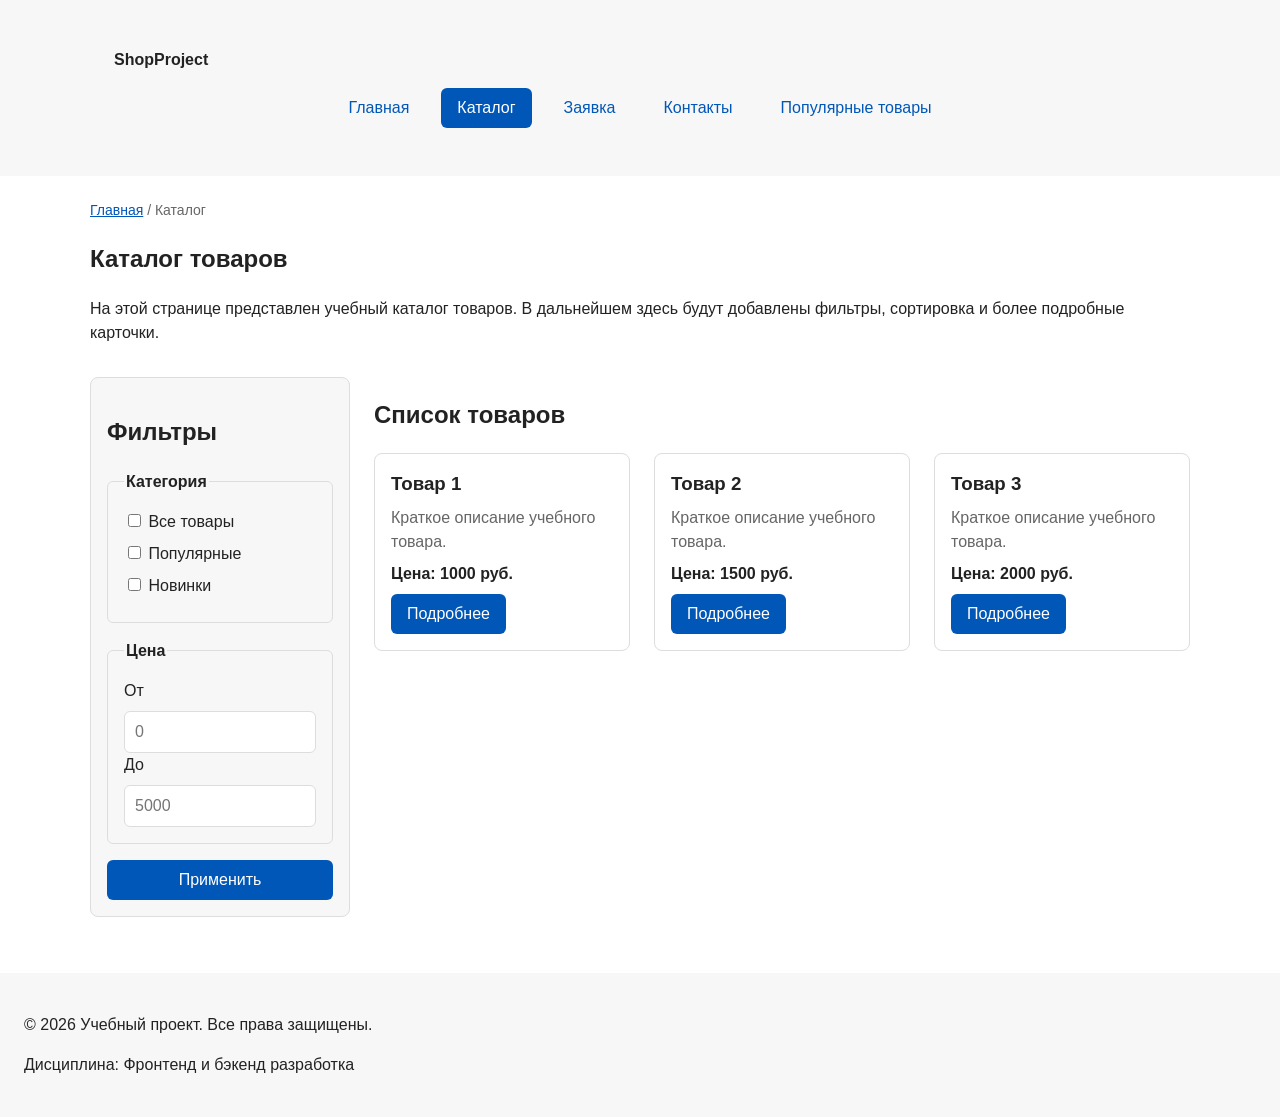
==== commit c3c125bb: "fix: prepare HTML CSS project for submission" ====
--- a/catalog.html
+++ b/catalog.html
@@ -21,22 +21,13 @@
             <a class="site-nav__link site-nav__link--active" href="catalog.html">Каталог</a>
           </li>
           <li class="site-nav__item">
-            <a class="site-nav__link" href="product.html">Товар</a>
-          </li>
-          <li class="site-nav__item">
             <a class="site-nav__link" href="order.html">Заявка</a>
           </li>
           <li class="site-nav__item">
             <a class="site-nav__link" href="contacts.html">Контакты</a>
           </li>
           <li class="site-nav__item">
-            <a class="site-nav__link" href="index.html#advantages">Преимущества</a>
-          </li>
-          <li class="site-nav__item">
             <a class="site-nav__link" href="index.html#popular">Популярные товары</a>
-          </li>
-          <li class="site-nav__item">
-            <a class="site-nav__link" href="index.html#contacts">Контакты на главной</a>
           </li>
         </ul>
       </nav>
@@ -104,14 +95,14 @@
             <h3 class="product-card__title">Товар 1</h3>
             <p class="product-card__description">Краткое описание учебного товара.</p>
             <p class="product-card__price">Цена: 1000 руб.</p>
-            <a class="button button--primary product-card__button" href="product.html">Подробнее</a>
+            <a class="button button--primary product-card__button" href="product-2.html">Подробнее</a>
           </article>
 
           <article class="product-card">
             <h3 class="product-card__title">Товар 2</h3>
             <p class="product-card__description">Краткое описание учебного товара.</p>
             <p class="product-card__price">Цена: 1500 руб.</p>
-            <a class="button button--primary product-card__button" href="product.html">Подробнее</a>
+            <a class="button button--primary product-card__button" href="product-3.html">Подробнее</a>
           </article>
 
           <article class="product-card">
--- a/css/style.css
+++ b/css/style.css
@@ -409,3 +409,28 @@
   border-radius: var(--radius-sm);
   font: inherit;
 }
+
+
+/* ===============================
+   7. Таблица характеристик
+   =============================== */
+
+.product-table {
+  width: 100%;
+  max-width: var(--container-width);
+  margin: 0 auto var(--space-xl);
+  border-collapse: collapse;
+}
+
+.product-table caption {
+  margin-bottom: var(--space-md);
+  font-weight: 700;
+  text-align: left;
+}
+
+.product-table th,
+.product-table td {
+  padding: var(--space-sm) var(--space-md);
+  border: 1px solid var(--color-border);
+  text-align: left;
+}
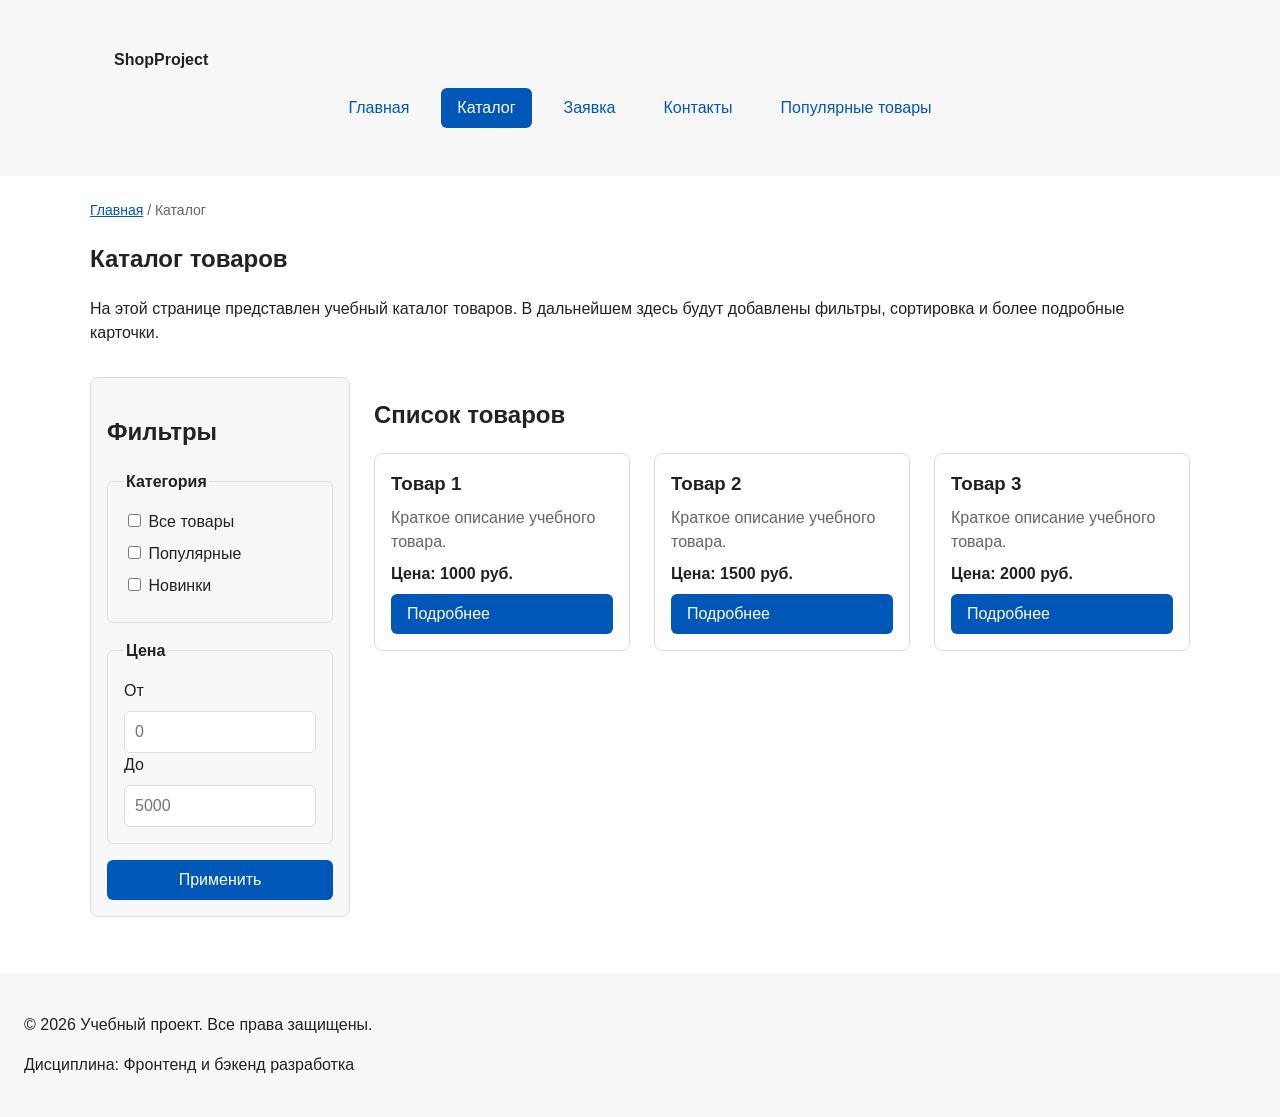
==== commit af942a1e: "fix: update footer layout and product buttons" ====
--- a/catalog.html
+++ b/catalog.html
@@ -116,9 +116,11 @@
     </section>
   </main>
 
-  <footer class="site-footer">
-    <p>&copy; 2026 Учебный проект. Все права защищены.</p>
-    <p>Дисциплина: Фронтенд и бэкенд разработка</p>
+  <footer class="site-footer" id="contacts">
+    <div class="site-footer__inner">
+      <p>&copy; 2026 Учебный проект. Все права защищены.</p>
+      <p>Дисциплина: Фронтенд и бэкенд разработка</p>
+    </div>
   </footer>
 </body>
 </html>
--- a/css/style.css
+++ b/css/style.css
@@ -252,9 +252,21 @@
   color: var(--color-danger);
 }
 
+.product-card__actions {
+  margin-top: auto;
+  display: flex;
+  justify-content: space-between;
+  align-items: flex-end;
+  gap: var(--space-sm);
+}
+
+.product-card__actions .button {
+  min-width: 120px;
+  text-align: center;
+}
+
 .product-card__button {
-  margin-top: auto;
-  align-self: flex-start;
+  margin-top: 0;
 }
 
 .aside-info {
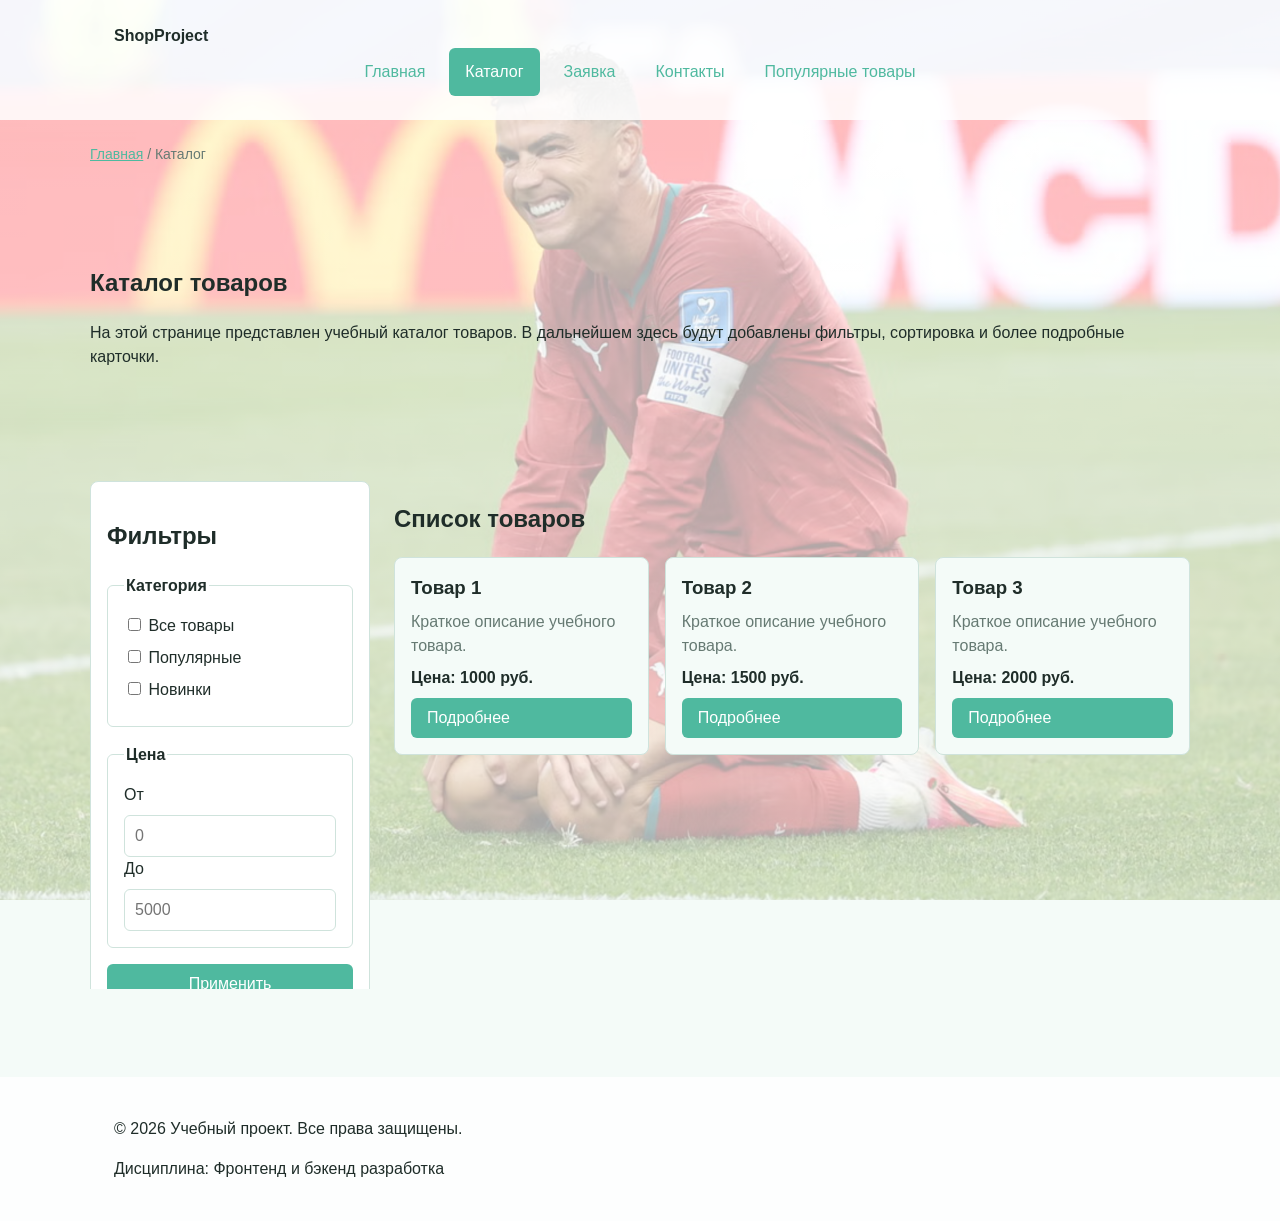
==== commit 7931b60b: "feat: add responsive layout styles" ====
--- a/catalog.html
+++ b/catalog.html
@@ -6,6 +6,7 @@
   <meta name="description" content="Каталог товаров учебного интернет-магазина.">
   <title>Каталог товаров — Учебный интернет-магазин</title>
   <link rel="stylesheet" href="css/style.css">
+  <link rel="stylesheet" href="css/responsive.css">
 </head>
 <body>
   <header class="site-header">
@@ -95,21 +96,21 @@
             <h3 class="product-card__title">Товар 1</h3>
             <p class="product-card__description">Краткое описание учебного товара.</p>
             <p class="product-card__price">Цена: 1000 руб.</p>
-            <a class="button button--primary product-card__button" href="product-2.html">Подробнее</a>
+            <a class="button button--primary product-card__button" href="product.html">Подробнее</a>
           </article>
 
           <article class="product-card">
             <h3 class="product-card__title">Товар 2</h3>
             <p class="product-card__description">Краткое описание учебного товара.</p>
             <p class="product-card__price">Цена: 1500 руб.</p>
-            <a class="button button--primary product-card__button" href="product-3.html">Подробнее</a>
+            <a class="button button--primary product-card__button" href="product-2.html">Подробнее</a>
           </article>
 
           <article class="product-card">
             <h3 class="product-card__title">Товар 3</h3>
             <p class="product-card__description">Краткое описание учебного товара.</p>
             <p class="product-card__price">Цена: 2000 руб.</p>
-            <a class="button button--primary product-card__button" href="product.html">Подробнее</a>
+            <a class="button button--primary product-card__button" href="product-3.html">Подробнее</a>
           </article>
         </div>
       </section>
--- a/css/style.css
+++ b/css/style.css
@@ -4,17 +4,17 @@
 
 :root {
   /* Основные цвета проекта */
-  --color-bg: #ffffff;
-  --color-text: #222222;
-  --color-muted: #666666;
-  --color-primary: #0057b8;
-  --color-primary-dark: #003f86;
-  --color-border: #dddddd;
-  --color-surface: #f7f7f7;
-  --color-surface-accent: #eef5ff;
+  --color-bg: #f4fbf8;
+  --color-text: #1f2d29;
+  --color-muted: #667a73;
+  --color-primary: #4fb99f;
+  --color-primary-dark: #36967e;
+  --color-border: #cfe3dc;
+  --color-surface: #ffffff;
+  --color-surface-accent: #e2f5ef;
   --color-danger: #b00020;
-  --color-success: #168a2f;
-  --color-success-bg: #eefaf0;
+  --color-success: #2e9b6f;
+  --color-success-bg: #e8f8f1;
   --color-white: #ffffff;
 
   /* Отступы */
@@ -48,25 +48,48 @@
 
 body {
   margin: 0;
-  font-family: Arial, sans-serif;
+  min-height: 100vh;
+
+  display: flex;
+  flex-direction: column;
+
+  font-family: Arial, Helvetica, sans-serif;
+  font-size: 16px;
   line-height: 1.5;
   color: var(--color-text);
+
   background-color: var(--color-bg);
-}
-
-header,
-main,
-footer {
+  background-image:
+    linear-gradient(
+      rgba(255, 255, 255, 0.65),
+      rgba(255, 255, 255, 0.65)
+    ),
+    url("../images/background.png");
+
+  background-size: cover;
+  background-position: center;
+  background-repeat: no-repeat;
+  background-attachment: fixed;
+}
+
+button,
+input,
+select,
+textarea {
+  font: inherit;
+}
+
+
+main {
+  flex : 1;
   padding: var(--space-lg);
 }
 
 header {
-  background-color: var(--color-surface);
-}
-
-footer {
-  background-color: var(--color-surface);
-}
+  background-color: #eaf7f3;
+}
+
+
 
 :target {
   outline: 2px dashed var(--color-primary);
@@ -139,7 +162,7 @@
    =============================== */
 
 .site-header {
-  background-color: var(--color-surface);
+  background-color: rgba(255, 255, 255, 0.85);
 }
 
 .site-header__inner {
@@ -192,7 +215,7 @@
   max-width: var(--container-width);
   margin: 0 auto var(--space-xl);
   padding: var(--space-xl) var(--space-lg);
-  background-color: var(--color-surface-accent);
+  background-color: rgba(255, 255, 255, 0.75);
   border-radius: var(--radius-lg);
 }
 
@@ -219,6 +242,20 @@
   border: 1px solid var(--color-border);
   border-radius: var(--radius-md);
   background-color: var(--color-bg);
+  position: relative;
+  padding-right: 100px;
+}
+
+.product-card__image {
+  position: absolute;
+  top: var(--space-md);
+  right: var(--space-md);
+
+  width: 70px;
+  height: 70px;
+
+  object-fit: contain;
+  border-radius: var(--radius-md);
 }
 
 .product-card:hover {
@@ -446,3 +483,27 @@
   border: 1px solid var(--color-border);
   text-align: left;
 }
+
+.site-header,
+.site-footer {
+  width: 100%;
+  padding: 0;
+  background-color: rgba(255, 255, 255, 0.85);
+}
+
+.site-footer {
+  margin-top: auto;
+}
+
+.site-header__inner,
+.site-footer__inner {
+  width: 100%;
+  max-width: var(--container-width);
+  margin: 0 auto;
+  padding: var(--space-lg);
+}
+
+.product-card {
+  position: relative;
+  padding-right: 100px;
+}
--- a/css/responsive.css
+++ b/css/responsive.css
@@ -0,0 +1,205 @@
+*,
+*::before,
+*::after {
+  box-sizing: border-box;
+}
+
+html {
+  scroll-behavior: smooth;
+}
+
+img,
+video {
+  max-width: 100%;
+  height: auto;
+}
+
+body {
+  overflow-x: hidden;
+}
+
+.container,
+.main,
+.section {
+  width: min(100% - 32px, 1200px);
+  margin-inline: auto;
+}
+
+.section {
+  padding-block: clamp(24px, 5vw, 64px);
+}
+
+.site-nav__list {
+  display: flex;
+  flex-direction: column;
+  gap: var(--space-sm, 8px);
+  padding: 0;
+  margin: 0;
+  list-style: none;
+}
+
+.site-nav__link {
+  display: block;
+  padding: 12px 16px;
+}
+
+@media (min-width: 768px) {
+  .site-nav__list {
+    flex-direction: row;
+    flex-wrap: wrap;
+    align-items: center;
+  }
+}
+
+.site-header {
+  position: static;
+}
+
+@media (min-width: 768px) {
+  .site-header {
+    position: sticky;
+    top: 0;
+    z-index: 100;
+  }
+}
+
+.hero {
+  display: grid;
+  gap: var(--space-lg, 24px);
+  align-items: center;
+}
+
+.hero h1 {
+  font-size: clamp(28px, 7vw, 56px);
+  line-height: 1.1;
+}
+
+.products-grid {
+  display: grid;
+  grid-template-columns: 1fr;
+  gap: var(--space-md, 16px);
+}
+
+.product-card {
+  min-width: 0;
+}
+
+.product-card__title,
+.product-card__description {
+  overflow-wrap: anywhere;
+}
+
+@media (min-width: 640px) {
+  .products-grid {
+    grid-template-columns: repeat(2, minmax(0, 1fr));
+  }
+}
+
+@media (min-width: 1024px) {
+  .products-grid {
+    grid-template-columns: repeat(3, minmax(0, 1fr));
+  }
+}
+
+.catalog-layout {
+  display: grid;
+  gap: var(--space-lg, 24px);
+}
+
+.catalog-filters {
+  order: -1;
+}
+
+@media (min-width: 1024px) {
+  .catalog-layout {
+    grid-template-columns: 280px minmax(0, 1fr);
+    align-items: start;
+  }
+
+  .catalog-filters {
+    position: sticky;
+    top: 88px;
+    order: initial;
+  }
+}
+
+.product-card__image {
+  display: block;
+  width: 100%;
+  aspect-ratio: 4 / 3;
+  object-fit: cover;
+  border-radius: var(--radius-md, 8px);
+}
+
+.product-card {
+  padding-right: var(--space-md);
+}
+
+.product-card__image {
+  position: static;
+  width: 100%;
+  height: auto;
+}
+
+.order-form {
+  display: grid;
+  gap: var(--space-md, 16px);
+}
+
+.order-form__field {
+  display: grid;
+  gap: var(--space-xs, 8px);
+}
+
+.order-form__input,
+.order-form__textarea,
+.order-form__select {
+  width: 100%;
+  min-height: 44px;
+  padding: 10px 12px;
+  font: inherit;
+}
+
+.order-form__textarea {
+  min-height: 120px;
+  resize: vertical;
+}
+
+@media (min-width: 768px) {
+  .order-form {
+    grid-template-columns: repeat(2, minmax(0, 1fr));
+  }
+
+  .order-form__actions {
+    grid-column: 1 / -1;
+  }
+}
+
+.table-wrapper {
+  width: 100%;
+  overflow-x: auto;
+  -webkit-overflow-scrolling: touch;
+}
+
+.product-table {
+  width: 100%;
+  min-width: 640px;
+  border-collapse: collapse;
+}
+
+.product-table th,
+.product-table td {
+  padding: 12px;
+  border: 1px solid var(--color-border, #ddd);
+  text-align: left;
+}
+
+.order-dialog {
+  width: min(100% - 32px, 560px);
+  max-height: calc(100vh - 32px);
+  overflow: auto;
+}
+
+.order-dialog::backdrop {
+  background: rgb(0 0 0 / 0.5);
+}
